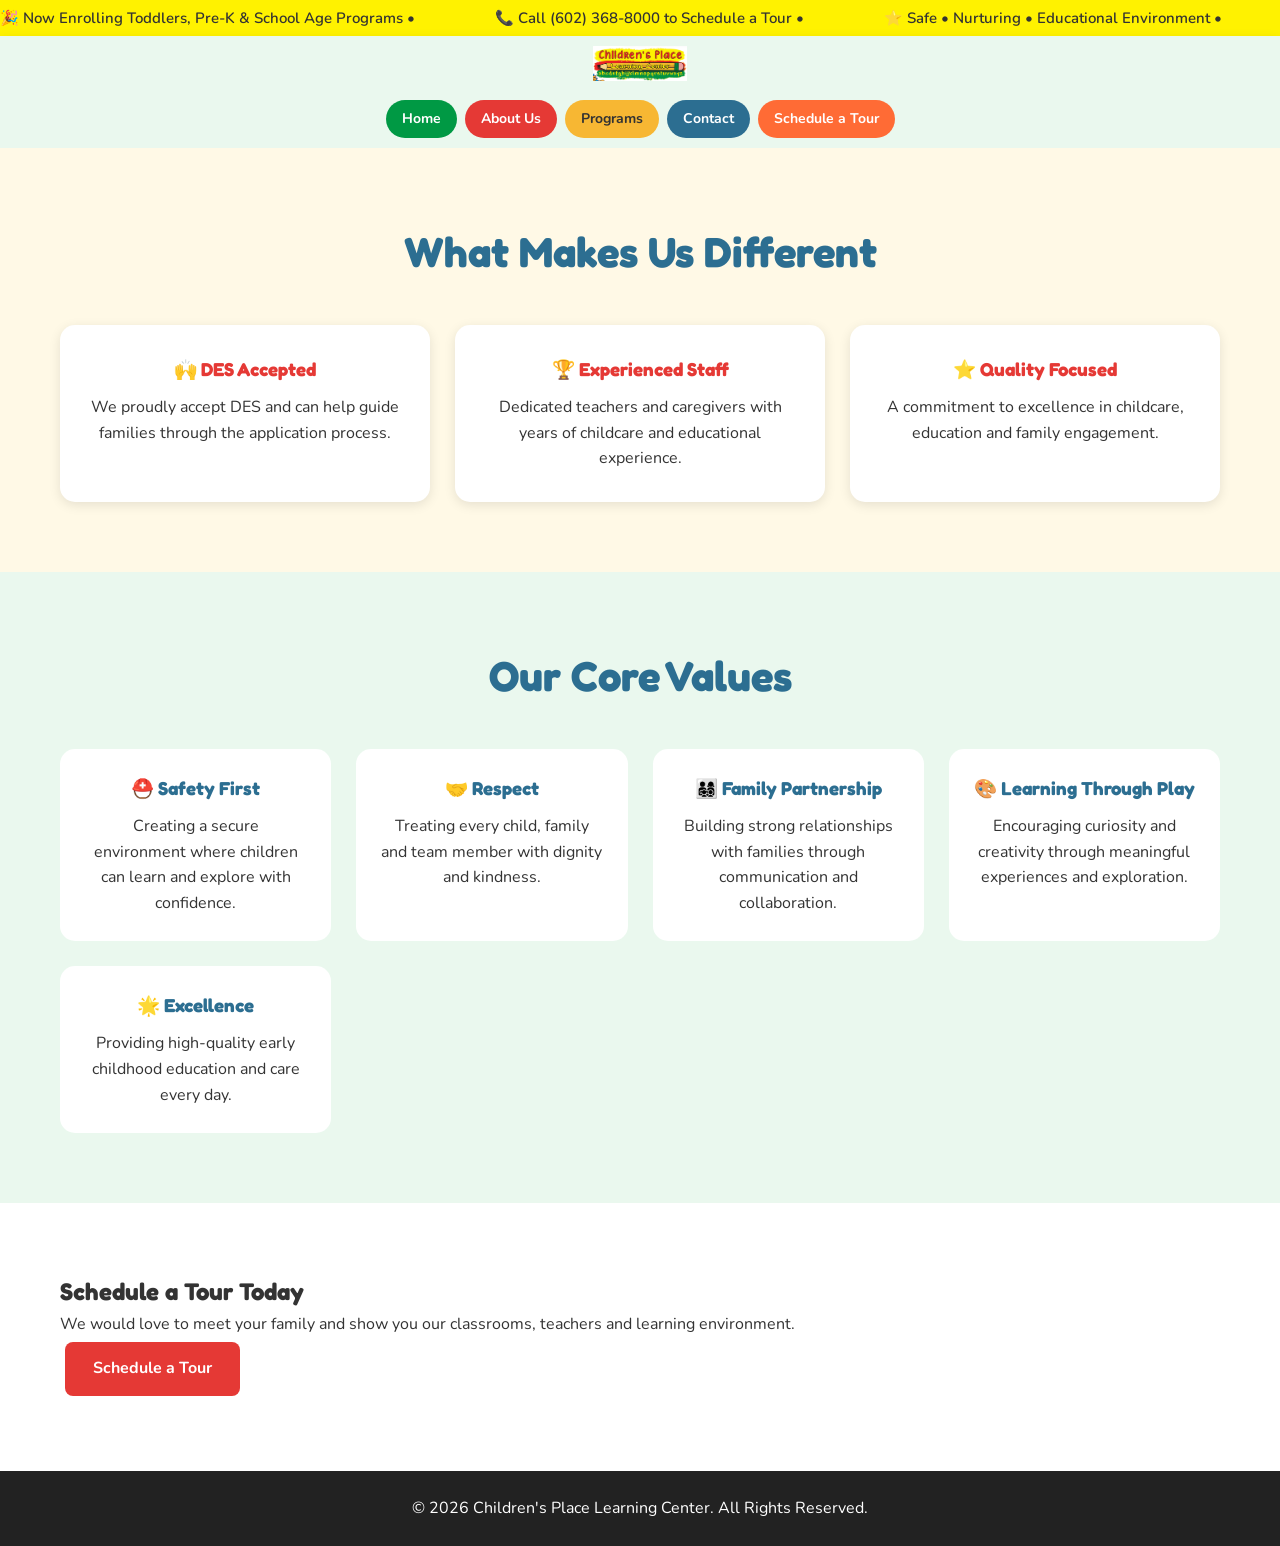
==== about.html @ e1db2cee "Updated homepage, tour page, logo layout, and styling" ====
<!DOCTYPE html>
<html lang="en">

<head>
    <meta charset="UTF-8">
    <meta name="viewport" content="width=device-width, initial-scale=1.0">

    <title>About Us | Children's Place Learning Center</title>

    <link href="https://fonts.googleapis.com/css2?family=Fredoka:wght@400;500;600&family=Nunito:wght@300;400;600;700&display=swap" rel="stylesheet">

    <link rel="stylesheet" href="css/style.css">
</head>

<body>

    <!-- Announcement Banner -->

    <div class="announcement">

        <div class="announcement-track">

            <span>🎉 Now Enrolling Toddlers, Pre-K & School Age Programs • </span>
            <span>📞 Call (602) 368-8000 to Schedule a Tour • </span>
            <span>⭐ Safe • Nurturing • Educational Environment • </span>
            <span>🎉 Limited Openings Available • </span>

            <span>🎉 Now Enrolling Toddlers, Pre-K & School Age Programs • </span>
            <span>📞 Call (602) 368-8000 to Schedule a Tour • </span>
            <span>⭐ Safe • Nurturing • Educational Environment • </span>
            <span>🎉 Limited Openings Available • </span>

        </div>

    </div>

    <!-- Header -->

    <header>

        <div class="logo">
            <img src="images/logo.jpg" alt="Children's Place Learning Center">
        </div>

        <nav>

            <a href="index.html" class="nav-btn home-btn">
                Home
            </a>

            <a href="about.html" class="nav-btn about-btn">
                About Us
            </a>

            <a href="program.html" class="nav-btn program-btn">
                Programs
            </a>

            <a href="contact.html" class="nav-btn contact-btn">
                Contact
            </a>

            <a href="contact.html" class="nav-btn tour-btn">
                Schedule a Tour
            </a>

        </nav>

    </header>

    <!-- Page Hero -->
<!-- <section> -->

        <!-- <div class="feature-hero">

            <h2 class="section-title">
                About Us
            </h2>

            <p class="about-text">

                Children's Place Learning Center provides curriculum-based
                childcare and preschool programs designed to support
                the social, emotional, physical and cognitive development
                of every child.

            </p>

            <p class="about-text">

                With a licensed capacity of 75 children, our team is able
                to provide individualized attention while creating a warm,
                welcoming and family-oriented environment.

            </p>

            <p class="about-text">

                We are committed to helping children develop confidence,
                independence and school readiness through engaging
                learning experiences, structured activities and
                meaningful relationships.

            </p>

        </div> -->

    <!-- </section> -->
    <!-- <section class="page-hero"> -->

            <!-- <div class="container">

                <h1>
                    About Children's Place Learning Center
                </h1>

                <!-- <p>
                    A safe, nurturing and engaging environment where
                    children learn, grow and thrive. We are committed to helping children develop confidence, 
                    independence and a lifelong love of learning through 
                    meaningful experiences, structured activities and positive relationships.
                    we provide curriculum-based childcare and preschool programs designed to support the social, emotional, physical and cognitive development of every child.
                    we are committed to helping children develop confidence, independence and school readiness through engaging learning experiences, structured activities and meaningful relationships.
                    We are provider of DES and can help guide families through the application process. We are committed to excellence in childcare, education and family engagement.   
                </p>
                <p> 

                </p>
                <p>
                        We are provider of <strong>DES</strong> and can help guide families through the application process. We are committed to excellence in childcare, education and family engagement.   
                </p> -->
            <!-- </div> -->



    <!-- Mission & Vision -->

    <!-- <section class="about-page">

        <div class="container">

            <h2 class="section-title">
                Our Mission
            </h2>

            <p class="about-text">

                To provide a safe, nurturing and engaging learning
                environment where children develop confidence,
                independence, creativity and a lifelong love of learning.

            </p>

            <h2 class="section-title">
                Our Vision
            </h2>

            <p class="about-text">

                To be a trusted childcare partner that helps children
                reach their full potential academically, socially,
                emotionally and physically.

            </p>

        </div>

    </section> -->

    <!-- Core Values -->
<section id="programs">

        <div class="container">

            <h2 class="section-title">
                What Makes Us Different
            </h2>

            <div class="program-grid">

                <div class="program-card">

                    <h3>🙌 DES Accepted</h3>

                    <p>
                        We proudly accept DES and can help guide
                        families through the application process.
                    </p>

                </div>

                <div class="program-card">

                    <h3>🏆 Experienced Staff</h3>

                    <p>
                        Dedicated teachers and caregivers with years
                        of childcare and educational experience.
                    </p>

                </div>

                <div class="program-card">

                    <h3>⭐ Quality Focused</h3>

                    <p>
                        A commitment to excellence in childcare,
                        education and family engagement.
                    </p>

                </div>

            </div>

        </div>

    </section>
    <section class="features">

        <div class="container">

            <h2 class="section-title">
                Our Core Values
            </h2>

            <div class="feature-grid">

                <div class="feature-card">
                    <h3>⛑️ Safety First</h3>
                    <p>
                        Creating a secure environment where children
                        can learn and explore with confidence.
                    </p>
                </div>

                <div class="feature-card">
                    <h3>🤝 Respect</h3>
                    <p>
                        Treating every child, family and team member
                        with dignity and kindness.
                    </p>
                </div>

                <div class="feature-card">
                    <h3>👨‍👩‍👧‍👦 Family Partnership</h3>
                    <p>
                        Building strong relationships with families
                        through communication and collaboration.
                    </p>
                </div>

                <div class="feature-card">
                    <h3>🎨 Learning Through Play</h3>
                    <p>
                        Encouraging curiosity and creativity through
                        meaningful experiences and exploration.
                    </p>
                </div>

                <div class="feature-card">
                    <h3>🌟 Excellence</h3>
                    <p>
                        Providing high-quality early childhood education
                        and care every day.
                    </p>
                </div>

            </div>

        </div>

    </section>

    <!-- About Center -->

    

    <!-- Highlights -->

    <!-- <section id="programs">

        <div class="container">

            <h2 class="section-title">
                What Makes Us Different
            </h2>

            <div class="program-grid">

                <div class="program-card">

                    <h3>🙌 DES Accepted</h3>

                    <p>
                        We proudly accept DES and can help guide
                        families through the application process.
                    </p>

                </div>

                <div class="program-card">

                    <h3>🏆 Experienced Staff</h3>

                    <p>
                        Dedicated teachers and caregivers with years
                        of childcare and educational experience.
                    </p>

                </div>

                <div class="program-card">

                    <h3>⭐ Quality Focused</h3>

                    <p>
                        A commitment to excellence in childcare,
                        education and family engagement.
                    </p>

                </div>

            </div>

        </div>

    </section> -->

    <!-- CTA -->

    <section class="cta-strip">

        <div class="container">

            <h2>
                Schedule a Tour Today
            </h2>

            <p>
                We would love to meet your family and show you
                our classrooms, teachers and learning environment.
            </p>

            <a href="contact.html" class="btn">
                Schedule a Tour
            </a>

        </div>

    </section>

    <!-- Footer -->

    <footer>

        <p>
            © 2026 Children's Place Learning Center.
            All Rights Reserved.
        </p>

    </footer>

</body>

</html>
---- css/style.css ----
/* =========================
   RESET
========================= */

*{
    margin:0;
    padding:0;
    box-sizing:border-box;
}

:root{
    --green:#009944;
    --red:#E53935;
    --yellow:#F7B733;
    --blue:#2C6E91;
    --light-green:#EAF8EE;
    --light-yellow:#FFF9E6;
    --dark:#333333;
}

html{
    scroll-behavior:smooth;
}

body{
    font-family:'Nunito',sans-serif;
    color:var(--dark);
    line-height:1.6;
    background:#fff;
}

/* =========================
   TYPOGRAPHY
========================= */

h1,h2,h3,h4{
    font-family:'Fredoka',sans-serif;
}

.section-title{
    text-align:center;
    font-size:42px;
    color:var(--blue);
    margin-bottom:40px;
}

/* =========================
   LAYOUT
========================= */

.container{
    max-width:1200px;
    margin:auto;
    padding:0 20px;
}

section{
    padding:70px 20px;
}

/* =========================
   MARQUEE
========================= */

/* .announcement{
    background:#FFF200;
    overflow:hidden;
    white-space:nowrap;
    padding:12px 0;
    border-top:3px solid var(--red);
    border-bottom:3px solid var(--red);
} */
.announcement{
    background:#FFF200;

    overflow:hidden;
    white-space:nowrap;

    padding:6px 0;

    box-shadow:0 1px 3px rgba(0,0,0,.08);
}
/* .announcement-track{
    display:flex;
    width:max-content;
    animation:ticker 25s linear infinite;
    font-weight:700;
    font-size:18px;
} */
.announcement-track{
    display:flex;
    width:max-content;

    animation:ticker 25s linear infinite;

    font-weight:600;
    font-size:15px;
}
.announcement-track span{
    padding-right:80px;
}

@keyframes ticker{
    from{
        transform:translateX(0);
    }
    to{
        transform:translateX(-50%);
    }
}

/* =========================
   HEADER
========================= */

header{
    background:var(--light-green);
    text-align:center;
    padding:10px 15px;
    box-shadow:0 2px 10px rgba(0,0,0,.08);
}
.logo-container{
    text-align:center;
}

.main-logo{
    height: 75px;
    width:auto;
    display:block;
    margin:auto;
}
.logo{
    text-align:center;
}

.logo img{
    height: 35px;
    width:auto;
}
    /* display:block;
    margin:auto; */

/* =========================
   NAVIGATION
========================= */

nav{
    display:flex;
    justify-content:center;
    flex-wrap:wrap;
    gap:8px;
    margin-top:10px;
}

.nav-btn{
    text-decoration:none;
    padding:8px 16px;
    border-radius:25px;
    font-size:14px;
    font-weight:700;
    color:white;
    transition:.3s;
}

.nav-btn:hover{
    transform:translateY(-3px);
    box-shadow:0 5px 12px rgba(0,0,0,.2);
}

.home-btn{
    background:var(--green);
}

.about-btn{
    background:var(--red);
}

.program-btn{
    background:var(--yellow);
    color:#333;
}

.contact-btn{
    background:var(--blue);
}

.tour-btn{
    background:#FF6B35;
}

/* =========================
   HERO / BANNER
========================= */

/* .hero{
    background:white;
    padding:5px 20px 15px;
} */
.hero{
    background:#EAF8EE;
    padding:10px 20px 10px 20px;
}
.banner{
    display:flex;
    justify-content:center;
    align-items:center;
}

.banner img{
    width:65%;
    max-width:850px;
    height:auto;

    display:block;
    margin:auto;

    border-radius:15px;

    box-shadow:0 5px 15px rgba(0,0,0,.15);
}

/* =========================
   WELCOME
========================= */

.welcome{
    text-align:center;
    padding:50px 20px;
}

.welcome h1{
    font-size:48px;
    color:var(--blue);
    margin-bottom:20px;
}

.welcome p{
    max-width:900px;
    margin:0 auto 30px auto;
    font-size:22px;
}

/* =========================
   BUTTONS
========================= */

.btn{
    display:inline-block;
    background:var(--red);
    color:white;
    text-decoration:none;
    padding:14px 28px;
    border-radius:8px;
    margin:5px;
    font-weight:700;
    transition:.3s;
}

.btn:hover{
    transform:translateY(-2px);
}

.btn-secondary{
    background:var(--green);
}

/* =========================
   PROGRAMS
========================= */

#programs{
    background:var(--light-yellow);
}

.program-grid{
    display:grid;
    grid-template-columns:repeat(auto-fit,minmax(280px,1fr));
    gap:25px;
}

.program-card{
    background:white;
    padding:30px;
    border-radius:15px;
    text-align:center;
    box-shadow:0 3px 12px rgba(0,0,0,.1);
    transition:.3s;
}

.program-card:hover{
    transform:translateY(-8px);
    box-shadow:0 10px 25px rgba(0,0,0,.15);
}

.program-card h3{
    color:var(--red);
    margin-bottom:10px;
}

/* =========================
   SAFETY
========================= */

.safety{
    background:var(--green);
    color:white;
    text-align:center;
}

.safety .section-title{
    color:#FFE066;
}

.safety-list{
    list-style:none;
}

.safety-list li{
    margin:12px 0;
    font-size:18px;
}

/* =========================
   FEATURES
========================= */

.features{
    background:var(--light-green);
}

.feature-grid{
    display:grid;
    grid-template-columns:repeat(auto-fit,minmax(250px,1fr));
    gap:25px;
}

.feature-card{
    background:white;
    padding:25px;
    border-radius:15px;
    text-align:center;
    transition:.3s;
}

.feature-card:hover{
    transform:translateY(-8px);
    box-shadow:0 10px 25px rgba(0,0,0,.15);
}

.feature-card h3{
    color:var(--blue);
    margin-bottom:10px;
}

/* =========================
   TESTIMONIALS
========================= */

.testimonials{
    background:white;
}

.testimonial{
    background:#f7f7f7;
    padding:25px;
    margin:20px auto;
    max-width:800px;
    border-left:5px solid var(--yellow);
    border-radius:8px;
}

/* =========================
   CONTACT
========================= */

#contact{
    background:var(--light-green);
    text-align:center;
}

#contact p{
    margin-bottom:12px;
}

/* =========================
   FOOTER
========================= */

footer{
    background:#222;
    color:white;
    text-align:center;
    padding:25px;
}

/* =========================
   MOBILE
========================= */

@media (max-width:768px){

    .logo img{
        height:60px;
    }

    nav{
        flex-direction:column;
        align-items:center;
    }

    .nav-btn{
        width:220px;
        text-align:center;
    }

    .banner img{
        width:95%;
    }

    .welcome h1{
        font-size:34px;
    }

    .welcome p{
        font-size:18px;
    }

    .section-title{
        font-size:32px;
    }

    .announcement-track{
        font-size:16px;
    }
}
.page-hero{
    background:#2C6E91;
    color:white;
    text-align:center;

    padding:50px 20px 30px;
}

/* .tour-form-section{
    background:#EAF8EE;

    padding:30px 20px 70px;
} */
 /* ==========================
   TOUR FORM
========================== */

.tour-form-section{
    background:#EAF8EE;
    padding:50px 20px;
}

.tour-form-card{

    max-width:700px;

    margin:0 auto;

    background:white;

    padding:40px;

    border-radius:20px;

    box-shadow:0 5px 20px rgba(0,0,0,.10);

}

.tour-form-card .section-title{
    margin-bottom:30px;
}

.form-group{
    margin-bottom:20px;
}

.form-group label{

    display:block;

    margin-bottom:8px;

    font-weight:700;

    color:#333;

}

.form-group input,
.form-group select,
.form-group textarea{

    width:100%;

    height:50px;

    padding:12px 15px;

    border:1px solid #dcdcdc;

    border-radius:8px;

    font-size:16px;

    font-family:'Nunito',sans-serif;

}

.form-group textarea{

    height:120px;

    resize:vertical;

}

.form-group input:focus,
.form-group select:focus,
.form-group textarea:focus{

    outline:none;

    border-color:#009944;

    box-shadow:0 0 0 3px rgba(0,153,68,.15);

}

.tour-form-card .btn{

    width:100%;

    padding:15px;

    font-size:18px;

    border:none;

    cursor:pointer;

    border-radius:8px;

    margin-top:10px;

}
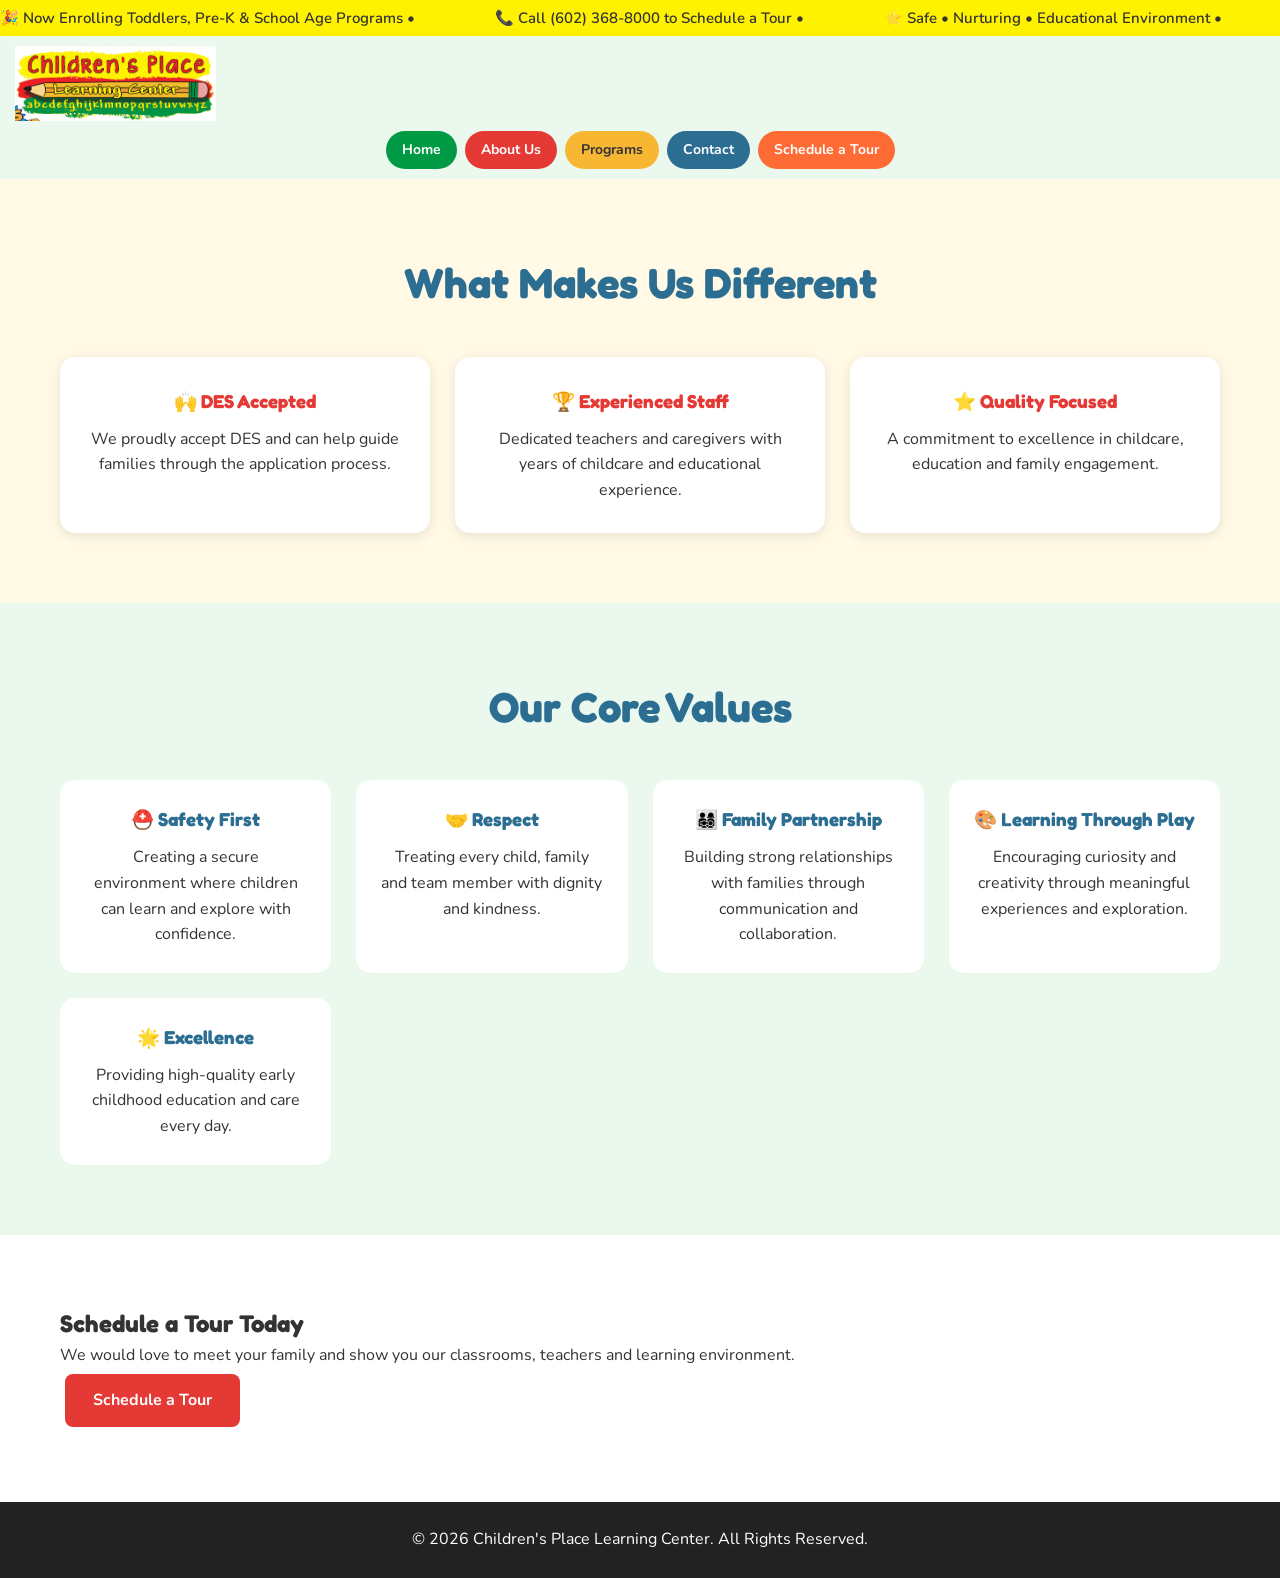
==== commit d2324b08: "Updated homepage, tour page, logo layout, and styling" ====
--- a/about.html
+++ b/about.html
@@ -8,18 +8,12 @@
     <title>About Us | Children's Place Learning Center</title>
 
     <link href="https://fonts.googleapis.com/css2?family=Fredoka:wght@400;500;600&family=Nunito:wght@300;400;600;700&display=swap" rel="stylesheet">
-
     <link rel="stylesheet" href="css/style.css">
 </head>
 
 <body>
-
-    <!-- Announcement Banner -->
-
     <div class="announcement">
-
         <div class="announcement-track">
-
             <span>🎉 Now Enrolling Toddlers, Pre-K & School Age Programs • </span>
             <span>📞 Call (602) 368-8000 to Schedule a Tour • </span>
             <span>⭐ Safe • Nurturing • Educational Environment • </span>
@@ -29,338 +23,122 @@
             <span>📞 Call (602) 368-8000 to Schedule a Tour • </span>
             <span>⭐ Safe • Nurturing • Educational Environment • </span>
             <span>🎉 Limited Openings Available • </span>
-
         </div>
-
     </div>
 
-    <!-- Header -->
-
     <header>
-
         <div class="logo">
-            <img src="images/logo.jpg" alt="Children's Place Learning Center">
+            <img src="images/logo.jpg" class="main-logo" alt="Children's Place Learning Center">
         </div>
 
         <nav>
-
-            <a href="index.html" class="nav-btn home-btn">
-                Home
-            </a>
-
-            <a href="about.html" class="nav-btn about-btn">
-                About Us
-            </a>
-
-            <a href="program.html" class="nav-btn program-btn">
-                Programs
-            </a>
-
-            <a href="contact.html" class="nav-btn contact-btn">
-                Contact
-            </a>
-
-            <a href="contact.html" class="nav-btn tour-btn">
-                Schedule a Tour
-            </a>
-
+            <a href="index.html" class="nav-btn home-btn">Home</a>
+            <a href="about.html" class="nav-btn about-btn">About Us</a>
+            <a href="program.html" class="nav-btn program-btn">Programs</a>
+            <a href="contact.html" class="nav-btn contact-btn">Contact</a>
+            <a href="contact.html" class="nav-btn tour-btn">Schedule a Tour</a>
         </nav>
-
     </header>
 
-    <!-- Page Hero -->
-<!-- <section> -->
+    <main>
+        <section id="programs">
+            <div class="container">
+                <h2 class="section-title">What Makes Us Different</h2>
 
-        <!-- <div class="feature-hero">
+                <div class="program-grid">
+                    <div class="program-card">
+                        <h3>🙌 DES Accepted</h3>
+                        <p>
+                            We proudly accept DES and can help guide
+                            families through the application process.
+                        </p>
+                    </div>
 
-            <h2 class="section-title">
-                About Us
-            </h2>
+                    <div class="program-card">
+                        <h3>🏆 Experienced Staff</h3>
+                        <p>
+                            Dedicated teachers and caregivers with years
+                            of childcare and educational experience.
+                        </p>
+                    </div>
 
-            <p class="about-text">
+                    <div class="program-card">
+                        <h3>⭐ Quality Focused</h3>
+                        <p>
+                            A commitment to excellence in childcare,
+                            education and family engagement.
+                        </p>
+                    </div>
+                </div>
+            </div>
+        </section>
 
-                Children's Place Learning Center provides curriculum-based
-                childcare and preschool programs designed to support
-                the social, emotional, physical and cognitive development
-                of every child.
+        <section class="features">
+            <div class="container">
+                <h2 class="section-title">Our Core Values</h2>
 
-            </p>
+                <div class="feature-grid">
+                    <div class="feature-card">
+                        <h3>⛑️ Safety First</h3>
+                        <p>
+                            Creating a secure environment where children
+                            can learn and explore with confidence.
+                        </p>
+                    </div>
 
-            <p class="about-text">
+                    <div class="feature-card">
+                        <h3>🤝 Respect</h3>
+                        <p>
+                            Treating every child, family and team member
+                            with dignity and kindness.
+                        </p>
+                    </div>
 
-                With a licensed capacity of 75 children, our team is able
-                to provide individualized attention while creating a warm,
-                welcoming and family-oriented environment.
+                    <div class="feature-card">
+                        <h3>👨‍👩‍👧‍👦 Family Partnership</h3>
+                        <p>
+                            Building strong relationships with families
+                            through communication and collaboration.
+                        </p>
+                    </div>
 
-            </p>
+                    <div class="feature-card">
+                        <h3>🎨 Learning Through Play</h3>
+                        <p>
+                            Encouraging curiosity and creativity through
+                            meaningful experiences and exploration.
+                        </p>
+                    </div>
 
-            <p class="about-text">
+                    <div class="feature-card">
+                        <h3>🌟 Excellence</h3>
+                        <p>
+                            Providing high-quality early childhood education
+                            and care every day.
+                        </p>
+                    </div>
+                </div>
+            </div>
+        </section>
 
-                We are committed to helping children develop confidence,
-                independence and school readiness through engaging
-                learning experiences, structured activities and
-                meaningful relationships.
-
-            </p>
-
-        </div> -->
-
-    <!-- </section> -->
-    <!-- <section class="page-hero"> -->
-
-            <!-- <div class="container">
-
-                <h1>
-                    About Children's Place Learning Center
-                </h1>
-
-                <!-- <p>
-                    A safe, nurturing and engaging environment where
-                    children learn, grow and thrive. We are committed to helping children develop confidence, 
-                    independence and a lifelong love of learning through 
-                    meaningful experiences, structured activities and positive relationships.
-                    we provide curriculum-based childcare and preschool programs designed to support the social, emotional, physical and cognitive development of every child.
-                    we are committed to helping children develop confidence, independence and school readiness through engaging learning experiences, structured activities and meaningful relationships.
-                    We are provider of DES and can help guide families through the application process. We are committed to excellence in childcare, education and family engagement.   
+        <section class="cta-strip">
+            <div class="container">
+                <h2>Schedule a Tour Today</h2>
+                <p>
+                    We would love to meet your family and show you
+                    our classrooms, teachers and learning environment.
                 </p>
-                <p> 
-
-                </p>
-                <p>
-                        We are provider of <strong>DES</strong> and can help guide families through the application process. We are committed to excellence in childcare, education and family engagement.   
-                </p> -->
-            <!-- </div> -->
-
-
-
-    <!-- Mission & Vision -->
-
-    <!-- <section class="about-page">
-
-        <div class="container">
-
-            <h2 class="section-title">
-                Our Mission
-            </h2>
-
-            <p class="about-text">
-
-                To provide a safe, nurturing and engaging learning
-                environment where children develop confidence,
-                independence, creativity and a lifelong love of learning.
-
-            </p>
-
-            <h2 class="section-title">
-                Our Vision
-            </h2>
-
-            <p class="about-text">
-
-                To be a trusted childcare partner that helps children
-                reach their full potential academically, socially,
-                emotionally and physically.
-
-            </p>
-
-        </div>
-
-    </section> -->
-
-    <!-- Core Values -->
-<section id="programs">
-
-        <div class="container">
-
-            <h2 class="section-title">
-                What Makes Us Different
-            </h2>
-
-            <div class="program-grid">
-
-                <div class="program-card">
-
-                    <h3>🙌 DES Accepted</h3>
-
-                    <p>
-                        We proudly accept DES and can help guide
-                        families through the application process.
-                    </p>
-
-                </div>
-
-                <div class="program-card">
-
-                    <h3>🏆 Experienced Staff</h3>
-
-                    <p>
-                        Dedicated teachers and caregivers with years
-                        of childcare and educational experience.
-                    </p>
-
-                </div>
-
-                <div class="program-card">
-
-                    <h3>⭐ Quality Focused</h3>
-
-                    <p>
-                        A commitment to excellence in childcare,
-                        education and family engagement.
-                    </p>
-
-                </div>
-
+                <a href="contact.html" class="btn">Schedule a Tour</a>
             </div>
-
-        </div>
-
-    </section>
-    <section class="features">
-
-        <div class="container">
-
-            <h2 class="section-title">
-                Our Core Values
-            </h2>
-
-            <div class="feature-grid">
-
-                <div class="feature-card">
-                    <h3>⛑️ Safety First</h3>
-                    <p>
-                        Creating a secure environment where children
-                        can learn and explore with confidence.
-                    </p>
-                </div>
-
-                <div class="feature-card">
-                    <h3>🤝 Respect</h3>
-                    <p>
-                        Treating every child, family and team member
-                        with dignity and kindness.
-                    </p>
-                </div>
-
-                <div class="feature-card">
-                    <h3>👨‍👩‍👧‍👦 Family Partnership</h3>
-                    <p>
-                        Building strong relationships with families
-                        through communication and collaboration.
-                    </p>
-                </div>
-
-                <div class="feature-card">
-                    <h3>🎨 Learning Through Play</h3>
-                    <p>
-                        Encouraging curiosity and creativity through
-                        meaningful experiences and exploration.
-                    </p>
-                </div>
-
-                <div class="feature-card">
-                    <h3>🌟 Excellence</h3>
-                    <p>
-                        Providing high-quality early childhood education
-                        and care every day.
-                    </p>
-                </div>
-
-            </div>
-
-        </div>
-
-    </section>
-
-    <!-- About Center -->
-
-    
-
-    <!-- Highlights -->
-
-    <!-- <section id="programs">
-
-        <div class="container">
-
-            <h2 class="section-title">
-                What Makes Us Different
-            </h2>
-
-            <div class="program-grid">
-
-                <div class="program-card">
-
-                    <h3>🙌 DES Accepted</h3>
-
-                    <p>
-                        We proudly accept DES and can help guide
-                        families through the application process.
-                    </p>
-
-                </div>
-
-                <div class="program-card">
-
-                    <h3>🏆 Experienced Staff</h3>
-
-                    <p>
-                        Dedicated teachers and caregivers with years
-                        of childcare and educational experience.
-                    </p>
-
-                </div>
-
-                <div class="program-card">
-
-                    <h3>⭐ Quality Focused</h3>
-
-                    <p>
-                        A commitment to excellence in childcare,
-                        education and family engagement.
-                    </p>
-
-                </div>
-
-            </div>
-
-        </div>
-
-    </section> -->
-
-    <!-- CTA -->
-
-    <section class="cta-strip">
-
-        <div class="container">
-
-            <h2>
-                Schedule a Tour Today
-            </h2>
-
-            <p>
-                We would love to meet your family and show you
-                our classrooms, teachers and learning environment.
-            </p>
-
-            <a href="contact.html" class="btn">
-                Schedule a Tour
-            </a>
-
-        </div>
-
-    </section>
-
-    <!-- Footer -->
+        </section>
+    </main>
 
     <footer>
-
         <p>
             © 2026 Children's Place Learning Center.
             All Rights Reserved.
         </p>
-
     </footer>
-
 </body>
 
-</html>+</html>
--- a/css/style.css
+++ b/css/style.css
@@ -115,27 +115,29 @@
 
 header{
     background:var(--light-green);
-    text-align:center;
+    text-align:left;
     padding:10px 15px;
     box-shadow:0 2px 10px rgba(0,0,0,.08);
 }
 .logo-container{
-    text-align:center;
+    text-align:left;
 }
 
 .main-logo{
-    height: 75px;
+    height:75px;
     width:auto;
     display:block;
-    margin:auto;
+    margin:0;
 }
 .logo{
-    text-align:center;
+    text-align:left;
 }
 
 .logo img{
-    height: 35px;
+    height:75px;
     width:auto;
+    display:block;
+    margin:0;
 }
     /* display:block;
     margin:auto; */
@@ -399,8 +401,9 @@
 
 @media (max-width:768px){
 
+    .main-logo,
     .logo img{
-        height:60px;
+        height:75px;
     }
 
     nav{
@@ -547,4 +550,4 @@
 
     margin-top:10px;
 
-}+}
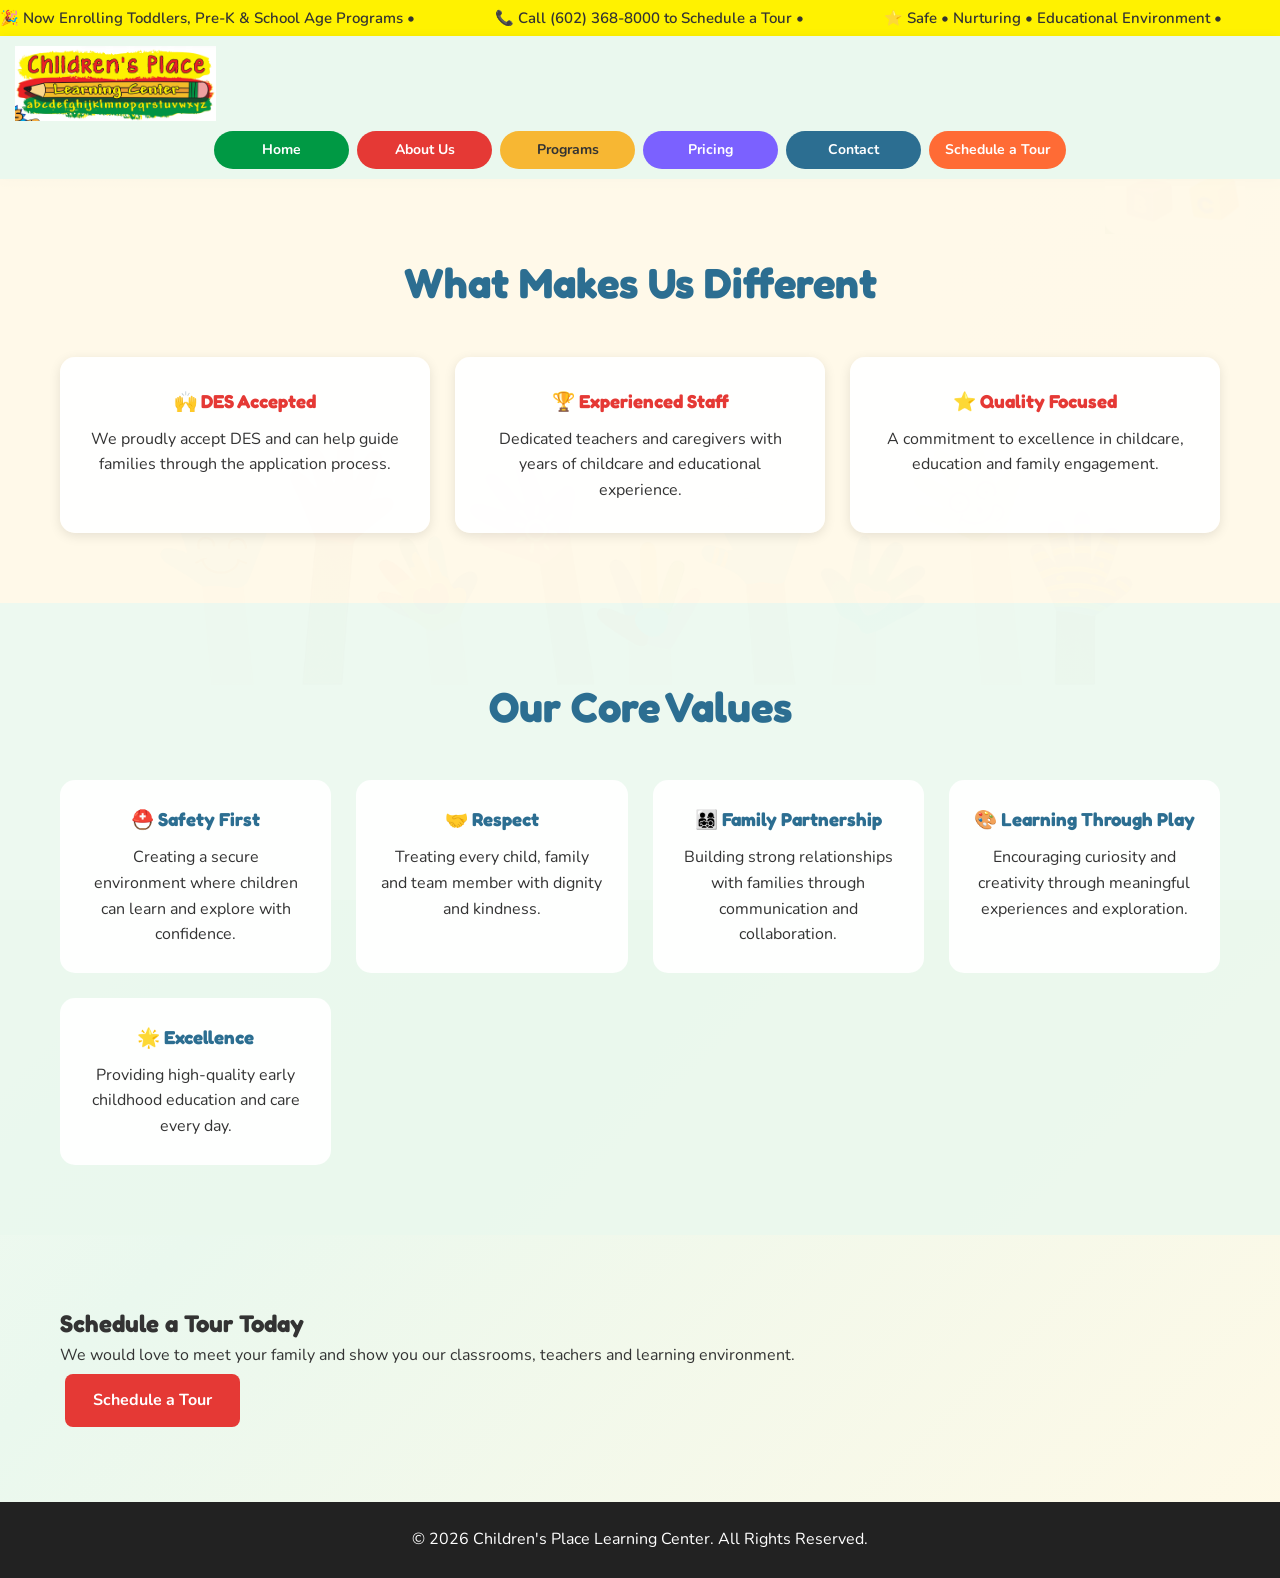
==== commit 36b4b5b6: "Updated all pages and styling" ====
--- a/about.html
+++ b/about.html
@@ -35,6 +35,7 @@
             <a href="index.html" class="nav-btn home-btn">Home</a>
             <a href="about.html" class="nav-btn about-btn">About Us</a>
             <a href="program.html" class="nav-btn program-btn">Programs</a>
+            <a href="pricing.html" class="nav-btn pricing-btn">Pricing</a>
             <a href="contact.html" class="nav-btn contact-btn">Contact</a>
             <a href="contact.html" class="nav-btn tour-btn">Schedule a Tour</a>
         </nav>
--- a/css/style.css
+++ b/css/style.css
@@ -26,7 +26,12 @@
     font-family:'Nunito',sans-serif;
     color:var(--dark);
     line-height:1.6;
-    background:#fff;
+    background:
+        linear-gradient(rgba(255,255,255,.88),rgba(255,255,255,.92)),
+        url("../images/abc.png") top 130px right 35px / 140px auto no-repeat,
+        url("../images/hand.png") bottom center / min(1100px,90vw) auto no-repeat,
+        linear-gradient(135deg,#fffdf4 0%,#eaf8ee 50%,#fff9e6 100%);
+    background-attachment:fixed,fixed,fixed,scroll;
 }
 
 /* =========================
@@ -155,6 +160,10 @@
 }
 
 .nav-btn{
+    display:inline-flex;
+    align-items:center;
+    justify-content:center;
+    min-width:135px;
     text-decoration:none;
     padding:8px 16px;
     border-radius:25px;
@@ -186,6 +195,10 @@
     background:var(--blue);
 }
 
+.pricing-btn{
+    background:#7B61FF;
+}
+
 .tour-btn{
     background:#FF6B35;
 }
@@ -199,7 +212,7 @@
     padding:5px 20px 15px;
 } */
 .hero{
-    background:#EAF8EE;
+    background:rgba(234,248,238,.88);
     padding:10px 20px 10px 20px;
 }
 .banner{
@@ -271,7 +284,7 @@
 ========================= */
 
 #programs{
-    background:var(--light-yellow);
+    background:rgba(255,249,230,.86);
 }
 
 .program-grid{
@@ -281,7 +294,7 @@
 }
 
 .program-card{
-    background:white;
+    background:rgba(255,255,255,.94);
     padding:30px;
     border-radius:15px;
     text-align:center;
@@ -300,6 +313,95 @@
 }
 
 /* =========================
+   PRICING
+========================= */
+
+.pricing-hero{
+    background:rgba(234,248,238,.88);
+    text-align:center;
+    padding:60px 20px 45px;
+}
+
+.pricing-hero h1{
+    color:var(--blue);
+    font-size:48px;
+    margin-bottom:15px;
+}
+
+.pricing-hero p{
+    max-width:760px;
+    margin:0 auto;
+    font-size:21px;
+}
+
+.pricing-section{
+    background:rgba(255,249,230,.86);
+}
+
+.pricing-grid{
+    display:grid;
+    grid-template-columns:repeat(auto-fit,minmax(250px,1fr));
+    gap:25px;
+}
+
+.pricing-card{
+    display:flex;
+    flex-direction:column;
+    align-items:center;
+    background:rgba(255,255,255,.94);
+    padding:30px 24px;
+    border-radius:15px;
+    text-align:center;
+    box-shadow:0 3px 12px rgba(0,0,0,.1);
+    transition:.3s;
+}
+
+.pricing-card:hover{
+    transform:translateY(-8px);
+    box-shadow:0 10px 25px rgba(0,0,0,.15);
+}
+
+.pricing-card h3{
+    color:var(--red);
+    margin-bottom:12px;
+}
+
+.pricing-card .price{
+    color:var(--green);
+    font-family:'Fredoka',sans-serif;
+    font-size:42px;
+    font-weight:600;
+    line-height:1;
+    margin-bottom:22px;
+}
+
+.pricing-card .price span{
+    font-size:24px;
+    vertical-align:super;
+}
+
+.pricing-card .price small{
+    color:var(--dark);
+    font-family:'Nunito',sans-serif;
+    font-size:16px;
+    font-weight:700;
+}
+
+.pricing-card ul{
+    flex:1;
+    list-style:none;
+    margin-bottom:25px;
+}
+
+.pricing-card li{
+    margin-bottom:10px;
+}
+
+.featured-pricing{
+    border:3px solid var(--yellow);
+}
+
+/* =========================
    SAFETY
 ========================= */
 
@@ -327,7 +429,7 @@
 ========================= */
 
 .features{
-    background:var(--light-green);
+    background:rgba(234,248,238,.86);
 }
 
 .feature-grid{
@@ -337,7 +439,7 @@
 }
 
 .feature-card{
-    background:white;
+    background:rgba(255,255,255,.94);
     padding:25px;
     border-radius:15px;
     text-align:center;
@@ -359,11 +461,11 @@
 ========================= */
 
 .testimonials{
-    background:white;
+    background:rgba(255,255,255,.86);
 }
 
 .testimonial{
-    background:#f7f7f7;
+    background:rgba(247,247,247,.94);
     padding:25px;
     margin:20px auto;
     max-width:800px;
@@ -376,7 +478,7 @@
 ========================= */
 
 #contact{
-    background:var(--light-green);
+    background:rgba(234,248,238,.88);
     text-align:center;
 }
 
@@ -454,7 +556,7 @@
 ========================== */
 
 .tour-form-section{
-    background:#EAF8EE;
+    background:rgba(234,248,238,.88);
     padding:50px 20px;
 }
 
@@ -464,7 +566,7 @@
 
     margin:0 auto;
 
-    background:white;
+    background:rgba(255,255,255,.94);
 
     padding:40px;
 
